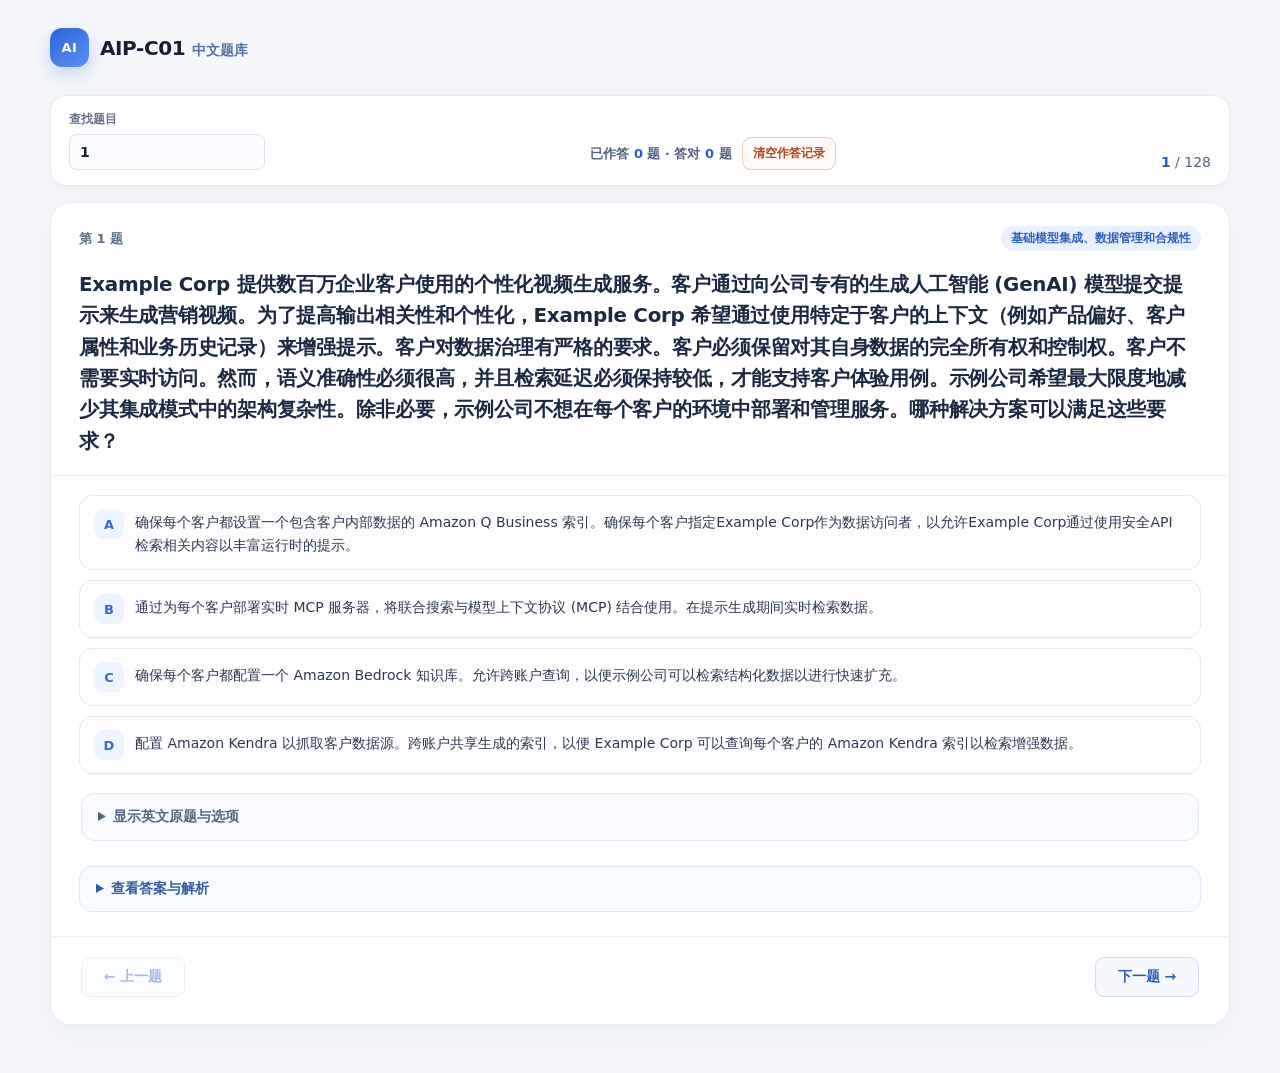
==== index.html @ a0fff018 "new pj" ====
<!doctype html>
<html lang="zh-CN">
  <head>
    <meta charset="UTF-8" />
    <meta name="viewport" content="width=device-width, initial-scale=1.0" />
    <meta name="description" content="AWS AIP-C01 中文题库：逐题浏览中英文题目，不含答案与解析。" />
    <title>AWS AIP-C01 中文题库</title>
    <link rel="stylesheet" href="styles.css" />
  </head>
  <body>
    <main class="shell">
      <header class="site-header">
        <a class="brand" href="?question=1" aria-label="回到第 1 题">
          <span class="brand-mark">AI</span>
          <span>AIP-C01 <em>中文题库</em></span>
        </a>
      </header>

      <section class="toolbar" aria-label="题目导航">
        <label class="search">
          <span>查找题目</span>
          <input id="question-search" type="search" placeholder="输入题号，如 24" inputmode="numeric" />
        </label>
        <div class="answer-record">
          <span>已作答 <strong id="answered-count">0</strong> 题 · 答对 <strong id="correct-count">0</strong> 题</span>
          <button id="clear-answers" class="clear-answers" type="button">清空作答记录</button>
        </div>
        <div class="progress"><span id="current-position">1</span> / <span id="total-count">128</span></div>
      </section>

      <section id="question-view" aria-live="polite"></section>
    </main>

    <script type="module" src="app.js?v=meaningful-explanations-20260801"></script>
  </body>
</html>
---- styles.css ----
:root {
  color: #172033;
  background: #f5f7fb;
  font-family: Inter, "PingFang SC", "Microsoft YaHei", system-ui, sans-serif;
}

* { box-sizing: border-box; }

body { margin: 0; min-width: 320px; }

.shell { width: min(1180px, calc(100% - 48px)); margin: 0 auto; padding: 28px 0 48px; }

.site-header { display: flex; justify-content: space-between; gap: 24px; align-items: center; margin-bottom: 28px; }

.brand { display: inline-flex; align-items: center; gap: 11px; color: #172033; text-decoration: none; font-size: 20px; font-weight: 760; letter-spacing: -0.02em; }
.brand em { color: #5370a5; font-size: 14px; font-style: normal; font-weight: 600; letter-spacing: 0; }
.brand-mark { display: grid; place-items: center; width: 39px; height: 39px; border-radius: 12px; color: #fff; background: linear-gradient(145deg, #2b63d9, #5c8ff7); box-shadow: 0 7px 18px #3167c340; font-size: 13px; letter-spacing: .04em; }
.header-meta { display: grid; justify-items: end; gap: 7px; }
.site-header p { margin: 0; color: #65718a; font-size: 14px; text-align: right; }
.review-link { color: #285cc6; font-size: 13px; font-weight: 700; text-decoration: none; }
.review-link:hover { text-decoration: underline; }

.toolbar { display: flex; align-items: end; justify-content: space-between; gap: 16px; padding: 15px 18px; margin-bottom: 16px; background: #fff; border: 1px solid #e7ebf3; border-radius: 16px; box-shadow: 0 4px 18px #1b31520a; }
.search { display: grid; gap: 6px; color: #66718a; font-size: 12px; font-weight: 650; }
.search input { width: 196px; padding: 9px 10px; color: #172033; border: 1px solid #d9e0ed; border-radius: 8px; background: #fafbfe; font: inherit; font-size: 14px; outline-color: #4c7ce0; }
.progress { color: #52627f; font-size: 14px; font-variant-numeric: tabular-nums; }
.answer-record { display: inline-flex; align-items: center; gap: 10px; color: #52627f; font-size: 13px; font-weight: 650; white-space: nowrap; }
.answer-record strong { color: #285cc6; font-variant-numeric: tabular-nums; }
.clear-answers { min-width: auto; padding: 7px 10px; color: #a84b20; border-color: #f0cab8; background: #fff9f6; font-size: 12px; }
.clear-answers:hover:not(:disabled) { background: #fff0e9; }
.progress span:first-child { color: #285cc6; font-weight: 750; }

.question-card { overflow: hidden; background: #fff; border: 1px solid #e7ebf3; border-radius: 20px; box-shadow: 0 12px 32px #1a304d0c; }
.question-head { padding: 23px 28px 18px; border-bottom: 1px solid #edf0f5; }
.eyebrow { display: flex; align-items: center; justify-content: space-between; gap: 12px; margin-bottom: 18px; color: #60708b; font-size: 13px; font-weight: 650; }
.badge { display: inline-flex; align-items: center; min-height: 25px; padding: 4px 10px; border-radius: 999px; background: #e9f0ff; color: #2d60bd; font-size: 12px; }
.question-head h1 { margin: 0; color: #1b2942; font-size: clamp(17px, 1.55vw, 21px); line-height: 1.58; font-weight: 620; letter-spacing: -.012em; }

.choices { display: grid; gap: 10px; padding: 19px 28px; }
.choice { display: grid; grid-template-columns: 29px 1fr; width: 100%; min-width: 0; gap: 12px; align-items: start; padding: 13px 14px; color: inherit; border: 1px solid #e4e9f2; border-radius: 13px; background: #fdfdfe; text-align: left; font-weight: inherit; }
.choice:hover { background: #f7faff; border-color: #bdd0f4; }
.choice.user-selected { border-color: #5f89df; background: #f0f5ff; box-shadow: inset 0 0 0 1px #d6e3fb; }
.choice.user-selected .choice-label { color: #fff; background: #376ac9; }
.choice.user-correct.user-selected { border-color: #4aaf79; background: #effbf4; box-shadow: inset 0 0 0 1px #c9edd8; }
.choice.user-correct.user-selected .choice-label { background: #278653; }
.choice.user-incorrect.user-selected { border-color: #de7a6d; background: #fff3f1; box-shadow: inset 0 0 0 1px #f6d4cf; }
.choice.user-incorrect.user-selected .choice-label { background: #bd5549; }
.choice-label { display: grid; place-items: center; width: 30px; height: 30px; color: #376ac9; border-radius: 9px; background: #edf3ff; font-size: 13px; font-weight: 800; }
.choice p { margin: 2px 0 0; color: #2d3951; font-size: 14px; line-height: 1.62; }

.answer-feedback { margin: 0 28px 20px; font-size: 13px; font-weight: 650; }
.answer-feedback.correct { color: #278653; }
.answer-feedback.incorrect { color: #bd5549; }
details { margin: 0 30px 25px; border: 1px solid #e2e8f1; border-radius: 13px; background: #fafbfe; }
summary { padding: 14px 16px; color: #526682; cursor: pointer; font-size: 14px; font-weight: 650; user-select: none; }
.english { padding: 1px 17px 18px; color: #5c6780; font-family: Georgia, "Times New Roman", serif; font-size: 15px; line-height: 1.66; }
.english h2 { margin: 14px 0 9px; color: #3f4d68; font-family: Inter, "PingFang SC", sans-serif; font-size: 13px; }
.english p { margin: 0 0 13px; }
.english ul { display: grid; gap: 10px; margin: 0; padding: 0; list-style: none; }

.nav { display: flex; justify-content: space-between; gap: 12px; padding: 20px 30px 27px; border-top: 1px solid #edf0f5; }
button { min-width: 104px; padding: 10px 15px; color: #295dbd; border: 1px solid #cddbf5; border-radius: 9px; background: #f7f9fe; cursor: pointer; font: inherit; font-size: 14px; font-weight: 700; }
button:hover:not(:disabled) { background: #edf3ff; }
button:disabled { opacity: .42; cursor: not-allowed; }

.error { padding: 40px 20px; color: #8b3540; text-align: center; }

@media (max-width: 620px) {
  .shell { width: min(100% - 22px, 1180px); padding-top: 20px; }
  .site-header { align-items: start; flex-direction: column; gap: 10px; margin-bottom: 18px; }
  .site-header p { text-align: left; }
  .header-meta { justify-items: start; }
  .toolbar { align-items: center; flex-wrap: wrap; padding: 13px; }
  .answer-record { order: 3; width: 100%; justify-content: space-between; }
  .search input { width: min(55vw, 190px); }
  .question-head, .choices { padding-left: 18px; padding-right: 18px; }
  details { margin-left: 18px; margin-right: 18px; }
  .answer-feedback { margin-left: 18px; margin-right: 18px; }
  .nav { padding-left: 18px; padding-right: 18px; }
  .question-head h1 { font-size: 17px; }
  .choice p { font-size: 14px; }
}

.result { margin: 0 28px 24px; padding: 15px 16px; border: 1px solid #dce7fb; border-radius: 13px; background: #f7faff; }
.answer-line { display: flex; align-items: center; justify-content: space-between; gap: 12px; color: #50627f; font-size: 14px; font-weight: 650; }
.answer-line strong { display: grid; place-items: center; width: 31px; height: 31px; color: #fff; border-radius: 9px; background: #376ac9; font-size: 15px; }
.confirmation { margin: 11px 0 0; color: #a84b20; font-size: 13px; font-weight: 650; }
.explanation { margin: 12px 0 0; border-color: #dfe7f5; background: #fff; }
.explanation summary { padding: 11px 13px; }
.explanation p { margin: 0; padding: 0 13px 14px; color: #46556d; font-size: 14px; line-height: 1.65; }
@media (max-width: 620px) { .result { margin-left: 18px; margin-right: 18px; } }

.result { padding: 0; overflow: hidden; background: #f7faff; }
.result summary { padding: 13px 16px; color: #335b9f; }
.result-content { padding: 2px 16px 15px; }
.explanation-text { margin: 12px 0 0; color: #46556d; font-size: 14px; line-height: 1.65; }
.review-notice { margin: 12px 0 0; padding: 10px 11px; color: #9a3412; border: 1px solid #fed7aa; border-radius: 9px; background: #fff7ed; font-size: 13px; line-height: 1.55; }
.ambiguity-notice { color: #854d0e; border-color: #fde68a; background: #fefce8; }

.answer-line strong { min-width: 31px; width: auto; padding: 0 9px; }
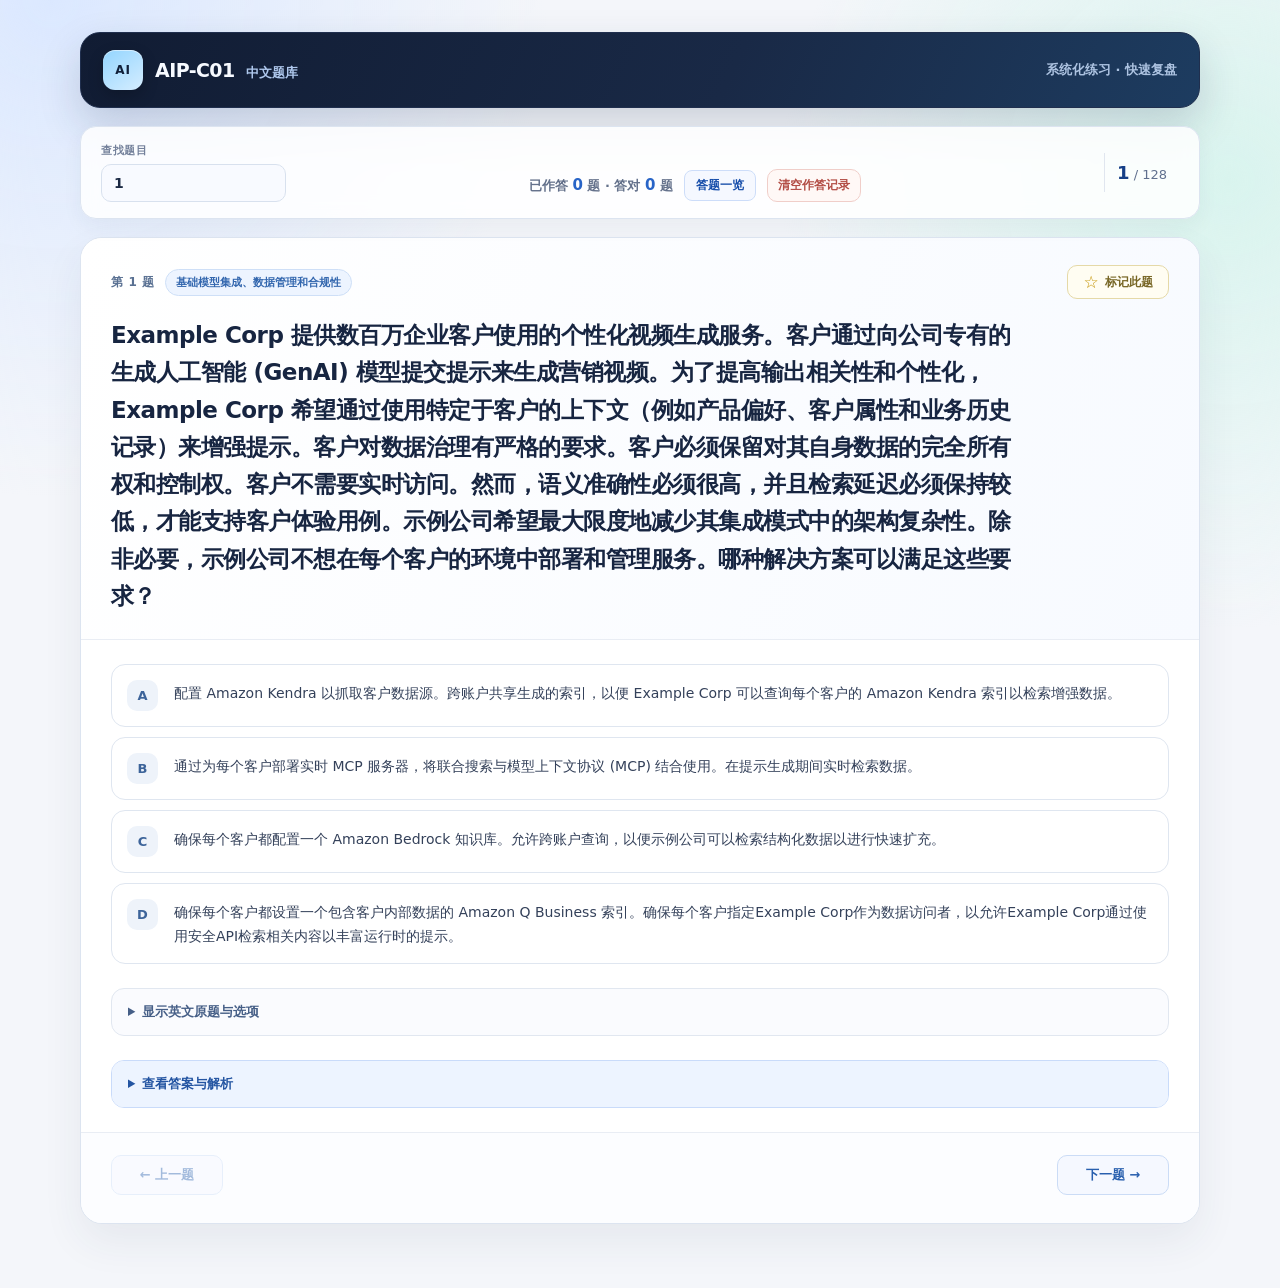
==== commit be013a7b: "add question progress tracking" ====
--- a/index.html
+++ b/index.html
@@ -5,7 +5,7 @@
     <meta name="viewport" content="width=device-width, initial-scale=1.0" />
     <meta name="description" content="AWS AIP-C01 中文题库：逐题浏览中英文题目，不含答案与解析。" />
     <title>AWS AIP-C01 中文题库</title>
-    <link rel="stylesheet" href="styles.css" />
+    <link rel="stylesheet" href="styles.css?v=question-marks-20260804" />
   </head>
   <body>
     <main class="shell">
@@ -14,6 +14,7 @@
           <span class="brand-mark">AI</span>
           <span>AIP-C01 <em>中文题库</em></span>
         </a>
+        <p class="header-tag">系统化练习 · 快速复盘</p>
       </header>
 
       <section class="toolbar" aria-label="题目导航">
@@ -23,6 +24,7 @@
         </label>
         <div class="answer-record">
           <span>已作答 <strong id="answered-count">0</strong> 题 · 答对 <strong id="correct-count">0</strong> 题</span>
+          <a class="overview-link" href="overview.html">答题一览</a>
           <button id="clear-answers" class="clear-answers" type="button">清空作答记录</button>
         </div>
         <div class="progress"><span id="current-position">1</span> / <span id="total-count">128</span></div>
@@ -31,6 +33,6 @@
       <section id="question-view" aria-live="polite"></section>
     </main>
 
-    <script type="module" src="app.js?v=meaningful-explanations-20260801"></script>
+    <script type="module" src="app.js?v=question-marks-20260804"></script>
   </body>
 </html>
--- a/styles.css
+++ b/styles.css
@@ -1,100 +1,198 @@
 :root {
-  color: #172033;
-  background: #f5f7fb;
+  color: #1c2740;
+  background: #eef2f8;
   font-family: Inter, "PingFang SC", "Microsoft YaHei", system-ui, sans-serif;
 }
 
 * { box-sizing: border-box; }
 
-body { margin: 0; min-width: 320px; }
+body {
+  min-width: 320px;
+  margin: 0;
+  background:
+    radial-gradient(circle at 4% 0%, #dbe8ff 0, transparent 31rem),
+    radial-gradient(circle at 96% 14%, #d9f4ee 0, transparent 28rem),
+    #f4f6fa;
+}
 
-.shell { width: min(1180px, calc(100% - 48px)); margin: 0 auto; padding: 28px 0 48px; }
+button, input { font: inherit; }
 
-.site-header { display: flex; justify-content: space-between; gap: 24px; align-items: center; margin-bottom: 28px; }
+.shell { width: min(1120px, calc(100% - 48px)); margin: 0 auto; padding: 32px 0 64px; }
 
-.brand { display: inline-flex; align-items: center; gap: 11px; color: #172033; text-decoration: none; font-size: 20px; font-weight: 760; letter-spacing: -0.02em; }
-.brand em { color: #5370a5; font-size: 14px; font-style: normal; font-weight: 600; letter-spacing: 0; }
-.brand-mark { display: grid; place-items: center; width: 39px; height: 39px; border-radius: 12px; color: #fff; background: linear-gradient(145deg, #2b63d9, #5c8ff7); box-shadow: 0 7px 18px #3167c340; font-size: 13px; letter-spacing: .04em; }
-.header-meta { display: grid; justify-items: end; gap: 7px; }
-.site-header p { margin: 0; color: #65718a; font-size: 14px; text-align: right; }
-.review-link { color: #285cc6; font-size: 13px; font-weight: 700; text-decoration: none; }
-.review-link:hover { text-decoration: underline; }
+.site-header {
+  display: flex;
+  align-items: center;
+  justify-content: space-between;
+  gap: 24px;
+  min-height: 76px;
+  padding: 16px 22px;
+  margin-bottom: 18px;
+  border: 1px solid #202f4e;
+  border-radius: 20px;
+  background: linear-gradient(115deg, #111c33 0%, #192946 58%, #1d3c60 100%);
+  box-shadow: 0 18px 42px #1b2d4c2e;
+}
 
-.toolbar { display: flex; align-items: end; justify-content: space-between; gap: 16px; padding: 15px 18px; margin-bottom: 16px; background: #fff; border: 1px solid #e7ebf3; border-radius: 16px; box-shadow: 0 4px 18px #1b31520a; }
-.search { display: grid; gap: 6px; color: #66718a; font-size: 12px; font-weight: 650; }
-.search input { width: 196px; padding: 9px 10px; color: #172033; border: 1px solid #d9e0ed; border-radius: 8px; background: #fafbfe; font: inherit; font-size: 14px; outline-color: #4c7ce0; }
-.progress { color: #52627f; font-size: 14px; font-variant-numeric: tabular-nums; }
-.answer-record { display: inline-flex; align-items: center; gap: 10px; color: #52627f; font-size: 13px; font-weight: 650; white-space: nowrap; }
-.answer-record strong { color: #285cc6; font-variant-numeric: tabular-nums; }
-.clear-answers { min-width: auto; padding: 7px 10px; color: #a84b20; border-color: #f0cab8; background: #fff9f6; font-size: 12px; }
-.clear-answers:hover:not(:disabled) { background: #fff0e9; }
-.progress span:first-child { color: #285cc6; font-weight: 750; }
+.brand { display: inline-flex; align-items: center; gap: 12px; color: #f7faff; text-decoration: none; font-size: 19px; font-weight: 780; letter-spacing: -.03em; }
+.brand em { margin-left: 5px; color: #afc8ed; font-size: 13px; font-style: normal; font-weight: 650; letter-spacing: 0; }
+.brand-mark { display: grid; place-items: center; width: 40px; height: 40px; color: #11203a; border-radius: 12px; background: linear-gradient(145deg, #93d5ff, #d5edff); box-shadow: inset 0 1px #fff8, 0 6px 16px #0003; font-size: 12px; font-weight: 850; letter-spacing: .08em; }
+.header-tag { margin: 0; color: #adc3e1; font-size: 13px; font-weight: 600; }
 
-.question-card { overflow: hidden; background: #fff; border: 1px solid #e7ebf3; border-radius: 20px; box-shadow: 0 12px 32px #1a304d0c; }
-.question-head { padding: 23px 28px 18px; border-bottom: 1px solid #edf0f5; }
-.eyebrow { display: flex; align-items: center; justify-content: space-between; gap: 12px; margin-bottom: 18px; color: #60708b; font-size: 13px; font-weight: 650; }
-.badge { display: inline-flex; align-items: center; min-height: 25px; padding: 4px 10px; border-radius: 999px; background: #e9f0ff; color: #2d60bd; font-size: 12px; }
-.question-head h1 { margin: 0; color: #1b2942; font-size: clamp(17px, 1.55vw, 21px); line-height: 1.58; font-weight: 620; letter-spacing: -.012em; }
+.toolbar {
+  display: grid;
+  grid-template-columns: auto 1fr auto;
+  align-items: end;
+  gap: 18px;
+  padding: 16px 20px;
+  margin-bottom: 18px;
+  border: 1px solid #dce4f0;
+  border-radius: 16px;
+  background: #ffffffd9;
+  box-shadow: 0 8px 20px #2535500d;
+  backdrop-filter: blur(10px);
+}
 
-.choices { display: grid; gap: 10px; padding: 19px 28px; }
-.choice { display: grid; grid-template-columns: 29px 1fr; width: 100%; min-width: 0; gap: 12px; align-items: start; padding: 13px 14px; color: inherit; border: 1px solid #e4e9f2; border-radius: 13px; background: #fdfdfe; text-align: left; font-weight: inherit; }
-.choice:hover { background: #f7faff; border-color: #bdd0f4; }
-.choice.user-selected { border-color: #5f89df; background: #f0f5ff; box-shadow: inset 0 0 0 1px #d6e3fb; }
-.choice.user-selected .choice-label { color: #fff; background: #376ac9; }
-.choice.user-correct.user-selected { border-color: #4aaf79; background: #effbf4; box-shadow: inset 0 0 0 1px #c9edd8; }
-.choice.user-correct.user-selected .choice-label { background: #278653; }
-.choice.user-incorrect.user-selected { border-color: #de7a6d; background: #fff3f1; box-shadow: inset 0 0 0 1px #f6d4cf; }
-.choice.user-incorrect.user-selected .choice-label { background: #bd5549; }
-.choice-label { display: grid; place-items: center; width: 30px; height: 30px; color: #376ac9; border-radius: 9px; background: #edf3ff; font-size: 13px; font-weight: 800; }
-.choice p { margin: 2px 0 0; color: #2d3951; font-size: 14px; line-height: 1.62; }
+.search { display: grid; gap: 6px; color: #73809a; font-size: 11px; font-weight: 800; letter-spacing: .06em; }
+.search input { width: 185px; padding: 10px 12px; color: #1b2943; border: 1px solid #d8e1ee; border-radius: 10px; background: #f8faff; font-size: 14px; font-weight: 650; outline: none; transition: border-color .16s, box-shadow .16s; }
+.search input:focus { border-color: #4a80e5; box-shadow: 0 0 0 3px #4a80e51f; }
 
-.answer-feedback { margin: 0 28px 20px; font-size: 13px; font-weight: 650; }
-.answer-feedback.correct { color: #278653; }
-.answer-feedback.incorrect { color: #bd5549; }
-details { margin: 0 30px 25px; border: 1px solid #e2e8f1; border-radius: 13px; background: #fafbfe; }
-summary { padding: 14px 16px; color: #526682; cursor: pointer; font-size: 14px; font-weight: 650; user-select: none; }
-.english { padding: 1px 17px 18px; color: #5c6780; font-family: Georgia, "Times New Roman", serif; font-size: 15px; line-height: 1.66; }
-.english h2 { margin: 14px 0 9px; color: #3f4d68; font-family: Inter, "PingFang SC", sans-serif; font-size: 13px; }
+.answer-record { display: inline-flex; align-items: center; justify-self: center; gap: 11px; color: #64718b; font-size: 13px; font-weight: 650; white-space: nowrap; }
+.answer-record strong { color: #2864c7; font-size: 15px; font-variant-numeric: tabular-nums; }
+.overview-link, .overview-back { display: inline-flex; align-items: center; min-height: 31px; padding: 0 11px; color: #174eaa; border: 1px solid #cdddf9; border-radius: 8px; background: #f5f8ff; font-size: 12px; font-weight: 750; text-decoration: none; transition: .16s ease; }
+.overview-link:hover, .overview-back:hover { color: #fff; border-color: #2767cc; background: #2767cc; }
+.clear-answers { min-width: 0; padding: 7px 10px; color: #b34e46; border-color: #f0cec9; background: #fff8f6; font-size: 12px; }
+.clear-answers:hover:not(:disabled) { color: #fff; border-color: #c35d52; background: #c35d52; }
+.progress { align-self: center; padding: 9px 12px; color: #60708e; border-left: 1px solid #e0e6ef; font-size: 13px; font-variant-numeric: tabular-nums; }
+.progress span:first-child { color: #153f87; font-size: 18px; font-weight: 800; }
+
+.question-card { overflow: hidden; border: 1px solid #dce4f0; border-radius: 22px; background: #fff; box-shadow: 0 18px 42px #25355012; }
+.question-head { padding: 27px 30px 24px; border-bottom: 1px solid #e9edf4; background: linear-gradient(110deg, #fff 0%, #f7faff 100%); }
+.eyebrow { display: flex; align-items: center; justify-content: space-between; gap: 12px; margin-bottom: 18px; color: #597092; font-size: 12px; font-weight: 800; letter-spacing: .05em; }
+.question-meta { display: flex; align-items: center; gap: 10px; min-width: 0; }
+.badge { display: inline-flex; align-items: center; min-height: 27px; padding: 5px 10px; color: #3266ae; border: 1px solid #cedff7; border-radius: 999px; background: #edf4ff; font-size: 11px; letter-spacing: 0; }
+.mark-question { display: inline-flex; align-items: center; justify-content: center; min-width: 102px; min-height: 34px; gap: 6px; padding: 6px 11px; color: #776625; border-color: #e5d9a7; background: #fffdf2; font-size: 12px; letter-spacing: 0; }
+.mark-question:hover:not(:disabled), .mark-question.is-marked { color: #745b00; border-color: #e1bd3f; background: #fff4bb; box-shadow: 0 5px 12px #b4901f20; }
+.mark-question.is-marked:hover:not(:disabled) { color: #66510a; border-color: #d3af36; background: #ffed99; }
+.mark-icon { color: #c49300; font-size: 17px; line-height: 1; }
+.question-head h1 { max-width: 920px; margin: 0; color: #172541; font-size: clamp(18px, 1.8vw, 23px); font-weight: 680; line-height: 1.62; letter-spacing: -.022em; }
+
+.choices { display: grid; gap: 10px; padding: 24px 30px; }
+.choice { display: grid; grid-template-columns: 33px 1fr; width: 100%; min-width: 0; gap: 14px; align-items: start; padding: 15px; color: inherit; border: 1px solid #dfe6f0; border-radius: 14px; background: #fff; text-align: left; font-weight: inherit; transition: transform .14s ease, border-color .14s ease, box-shadow .14s ease, background .14s ease; }
+.choice:hover { border-color: #9bb9ed; background: #f9fbff; box-shadow: 0 5px 13px #2e538b0c; transform: translateY(-1px); }
+.choice-label { display: grid; place-items: center; width: 31px; height: 31px; color: #3d649a; border-radius: 10px; background: #eef3fa; font-size: 13px; font-weight: 850; }
+.choice p { margin: 2px 0 0; color: #34415a; font-size: 14px; line-height: 1.68; }
+.choice.user-selected { border-color: #4f83df; background: #f2f6ff; box-shadow: inset 0 0 0 1px #d4e2fb; }
+.choice.user-selected .choice-label { color: #fff; background: #3470d0; }
+.choice.user-correct.user-selected { border-color: #5aba84; background: #f0fbf5; box-shadow: inset 0 0 0 1px #ccefd9; }
+.choice.user-correct.user-selected .choice-label { background: #278858; }
+.choice.user-incorrect.user-selected { border-color: #e28b81; background: #fff4f2; box-shadow: inset 0 0 0 1px #f5d5d0; }
+.choice.user-incorrect.user-selected .choice-label { background: #c05c52; }
+
+.answer-feedback { margin: -5px 30px 22px; font-size: 13px; font-weight: 750; }
+.answer-feedback.correct { color: #257c4f; }
+.answer-feedback.incorrect { color: #b74e47; }
+
+details { margin: 0 30px 24px; border: 1px solid #e1e7f0; border-radius: 13px; background: #fafbfe; }
+summary { padding: 14px 16px; color: #465f87; cursor: pointer; font-size: 13px; font-weight: 750; user-select: none; }
+details[open] summary { border-bottom: 1px solid #e7ebf2; }
+.english { padding: 3px 17px 19px; color: #56647b; font-family: Georgia, "Times New Roman", serif; font-size: 15px; line-height: 1.7; }
+.english h2 { margin: 14px 0 9px; color: #3f567b; font-family: Inter, "PingFang SC", sans-serif; font-size: 12px; }
 .english p { margin: 0 0 13px; }
 .english ul { display: grid; gap: 10px; margin: 0; padding: 0; list-style: none; }
 
-.nav { display: flex; justify-content: space-between; gap: 12px; padding: 20px 30px 27px; border-top: 1px solid #edf0f5; }
-button { min-width: 104px; padding: 10px 15px; color: #295dbd; border: 1px solid #cddbf5; border-radius: 9px; background: #f7f9fe; cursor: pointer; font: inherit; font-size: 14px; font-weight: 700; }
-button:hover:not(:disabled) { background: #edf3ff; }
+.result { overflow: hidden; padding: 0; border-color: #c9dbfa; background: #f6f9ff; }
+.result summary { color: #2455a2; background: #edf4ff; }
+.result-content { padding: 15px 16px 17px; }
+.answer-line { display: flex; align-items: center; justify-content: space-between; gap: 12px; color: #58709a; font-size: 13px; font-weight: 750; }
+.answer-line strong { display: grid; min-width: 33px; height: 33px; padding: 0 9px; place-items: center; color: #fff; border-radius: 10px; background: linear-gradient(145deg, #3678dd, #2456af); box-shadow: 0 4px 9px #295ebd2b; font-size: 14px; }
+.explanation-text { margin: 14px 0 0; color: #425574; font-size: 14px; line-height: 1.75; }
+.review-notice { margin: 14px 0 0; padding: 11px 12px; color: #985128; border: 1px solid #f5d29c; border-radius: 10px; background: #fff8eb; font-size: 13px; line-height: 1.6; }
+.ambiguity-notice { color: #855d0d; border-color: #f2df9d; background: #fffdf1; }
+
+.nav { display: flex; justify-content: space-between; gap: 12px; padding: 22px 30px 28px; border-top: 1px solid #e9edf4; background: #fcfdff; }
+button { min-width: 112px; padding: 10px 15px; color: #285fae; border: 1px solid #cbdcf6; border-radius: 10px; background: #f5f8ff; cursor: pointer; font-size: 13px; font-weight: 780; transition: .16s ease; }
+button:hover:not(:disabled) { color: #fff; border-color: #2866c5; background: #2866c5; box-shadow: 0 6px 12px #2866c528; transform: translateY(-1px); }
 button:disabled { opacity: .42; cursor: not-allowed; }
+.error { padding: 40px 20px; color: #a43d45; text-align: center; }
 
-.error { padding: 40px 20px; color: #8b3540; text-align: center; }
+/* 答题一览 */
+.overview-heading { display: flex; align-items: end; justify-content: space-between; gap: 24px; padding: 31px 30px; margin-bottom: 16px; border: 1px solid #dce4f0; border-radius: 22px; background: linear-gradient(120deg, #ffffff 0%, #eef5ff 100%); box-shadow: 0 15px 35px #2535500c; }
+.section-kicker { margin: 0 0 9px; color: #3471ce; font-size: 11px; font-weight: 850; letter-spacing: .12em; }
+.overview-heading h1 { margin: 0; color: #172541; font-size: 27px; letter-spacing: -.035em; }
+.overview-heading p:not(.section-kicker) { margin: 9px 0 0; color: #667692; font-size: 14px; }
+.overview-total { display: grid; min-width: 94px; gap: 4px; justify-items: end; color: #65738c; font-size: 12px; font-weight: 700; }
+.overview-total strong { color: #1d5cb7; font-size: 38px; line-height: 1; font-variant-numeric: tabular-nums; }
+.status-summary { display: grid; grid-template-columns: repeat(4, 1fr); gap: 14px; margin-bottom: 16px; }
+.status-stat { position: relative; display: grid; gap: 9px; overflow: hidden; padding: 19px 21px; border: 1px solid #dde5ef; border-radius: 16px; background: #fff; box-shadow: 0 7px 17px #2535500b; }
+.status-stat::after { position: absolute; top: 0; right: 0; width: 48px; height: 4px; content: ""; border-radius: 0 16px 0 9px; background: currentColor; }
+.status-stat span { color: #697791; font-size: 12px; font-weight: 750; }
+.status-stat strong { font-size: 29px; line-height: 1; font-variant-numeric: tabular-nums; }
+.status-stat.marked { color: #b18400; }
+.status-stat.pending { color: #687894; }
+.status-stat.correct { color: #278858; }
+.status-stat.incorrect { color: #c05c52; }
+.overview-lists { display: grid; gap: 15px; }
+.status-list { padding: 21px; border: 1px solid #dde5ef; border-radius: 18px; background: #fff; box-shadow: 0 8px 21px #2535500b; }
+.status-list header { display: flex; align-items: center; justify-content: space-between; gap: 14px; padding-bottom: 15px; margin-bottom: 16px; border-bottom: 1px solid #edf0f5; }
+.status-list h2 { margin: 0; color: #263653; font-size: 17px; }
+.status-list header p { margin: 4px 0 0; color: #77849a; font-size: 12px; }
+.status-list header > strong { padding: 5px 10px; border-radius: 999px; font-size: 12px; font-variant-numeric: tabular-nums; }
+.status-list.marked { border-color: #eadca8; background: linear-gradient(115deg, #fffef8, #fffdf1); }
+.status-list.marked header > strong { color: #806500; background: #fff2b6; }
+.status-list.pending header > strong { color: #586984; background: #edf1f6; }
+.status-list.correct header > strong { color: #217c4e; background: #e9f8ef; }
+.status-list.incorrect header > strong { color: #ad4b43; background: #fff0ee; }
+.question-status-grid { display: flex; flex-wrap: wrap; gap: 9px; }
+.question-status { position: relative; display: grid; place-items: center; width: 41px; height: 37px; border: 1px solid; border-radius: 10px; font-size: 13px; font-weight: 800; text-decoration: none; font-variant-numeric: tabular-nums; transition: .15s ease; }
+.question-status.marked { color: #806500; border-color: #e5cf72; background: #fff8d9; }
+.question-status.pending { color: #5c6d89; border-color: #dce3ed; background: #f8fafc; }
+.question-status.correct { color: #237c4e; border-color: #bfe6cf; background: #effbf4; }
+.question-status.incorrect { color: #ac4d45; border-color: #f0c4bf; background: #fff4f2; }
+.question-status:hover { color: #fff; box-shadow: 0 5px 11px #1c314826; transform: translateY(-2px); }
+.question-status.marked:hover { border-color: #a77f00; background: #a77f00; }
+.question-status.pending:hover { border-color: #5c6d89; background: #5c6d89; }
+.question-status.correct:hover { border-color: #237c4e; background: #237c4e; }
+.question-status.incorrect:hover { border-color: #ac4d45; background: #ac4d45; }
+.status-mark { position: absolute; top: -6px; right: -5px; display: grid; place-items: center; width: 15px; height: 15px; color: #8a6900; border: 1px solid #e2c451; border-radius: 999px; background: #fff2a9; box-shadow: 0 2px 5px #846b1533; font-size: 9px; line-height: 1; }
+.question-status.marked .status-mark { display: none; }
+.empty-status { margin: 0; color: #8c97a9; font-size: 14px; }
 
-@media (max-width: 620px) {
-  .shell { width: min(100% - 22px, 1180px); padding-top: 20px; }
-  .site-header { align-items: start; flex-direction: column; gap: 10px; margin-bottom: 18px; }
-  .site-header p { text-align: left; }
-  .header-meta { justify-items: start; }
-  .toolbar { align-items: center; flex-wrap: wrap; padding: 13px; }
-  .answer-record { order: 3; width: 100%; justify-content: space-between; }
-  .search input { width: min(55vw, 190px); }
-  .question-head, .choices { padding-left: 18px; padding-right: 18px; }
-  details { margin-left: 18px; margin-right: 18px; }
-  .answer-feedback { margin-left: 18px; margin-right: 18px; }
-  .nav { padding-left: 18px; padding-right: 18px; }
-  .question-head h1 { font-size: 17px; }
-  .choice p { font-size: 14px; }
+@media (max-width: 760px) {
+  .shell { width: min(100% - 24px, 1120px); padding-top: 18px; }
+  .site-header { min-height: 66px; padding: 13px 16px; margin-bottom: 14px; border-radius: 16px; }
+  .header-tag { display: none; }
+  .toolbar { grid-template-columns: 1fr auto; gap: 13px; padding: 14px; }
+  .answer-record { grid-column: 1 / -1; justify-self: stretch; justify-content: space-between; padding-top: 12px; border-top: 1px solid #e7ebf2; }
+  .progress { border-left: 0; padding-right: 0; }
+  .question-head { padding: 23px 19px 20px; }
+  .choices { padding: 19px; }
+  .answer-feedback { margin: -2px 19px 19px; }
+  details { margin-right: 19px; margin-left: 19px; }
+  .nav { padding: 18px 19px 21px; }
+  .overview-heading { padding: 24px 20px; }
+  .status-summary { grid-template-columns: repeat(2, 1fr); gap: 9px; }
+  .status-stat { padding: 15px; }
+  .status-stat strong { font-size: 25px; }
+  .status-list { padding: 17px; }
 }
 
-.result { margin: 0 28px 24px; padding: 15px 16px; border: 1px solid #dce7fb; border-radius: 13px; background: #f7faff; }
-.answer-line { display: flex; align-items: center; justify-content: space-between; gap: 12px; color: #50627f; font-size: 14px; font-weight: 650; }
-.answer-line strong { display: grid; place-items: center; width: 31px; height: 31px; color: #fff; border-radius: 9px; background: #376ac9; font-size: 15px; }
-.confirmation { margin: 11px 0 0; color: #a84b20; font-size: 13px; font-weight: 650; }
-.explanation { margin: 12px 0 0; border-color: #dfe7f5; background: #fff; }
-.explanation summary { padding: 11px 13px; }
-.explanation p { margin: 0; padding: 0 13px 14px; color: #46556d; font-size: 14px; line-height: 1.65; }
-@media (max-width: 620px) { .result { margin-left: 18px; margin-right: 18px; } }
-
-.result { padding: 0; overflow: hidden; background: #f7faff; }
-.result summary { padding: 13px 16px; color: #335b9f; }
-.result-content { padding: 2px 16px 15px; }
-.explanation-text { margin: 12px 0 0; color: #46556d; font-size: 14px; line-height: 1.65; }
-.review-notice { margin: 12px 0 0; padding: 10px 11px; color: #9a3412; border: 1px solid #fed7aa; border-radius: 9px; background: #fff7ed; font-size: 13px; line-height: 1.55; }
-.ambiguity-notice { color: #854d0e; border-color: #fde68a; background: #fefce8; }
-
-.answer-line strong { min-width: 31px; width: auto; padding: 0 9px; }
+@media (max-width: 480px) {
+  .brand { font-size: 17px; }
+  .brand-mark { width: 36px; height: 36px; }
+  .search input { width: min(59vw, 185px); }
+  .answer-record { gap: 8px; font-size: 12px; }
+  .clear-answers { padding: 6px 7px; }
+  .overview-link { padding: 0 8px; }
+  .question-head h1 { font-size: 17px; }
+  .eyebrow { align-items: flex-start; }
+  .question-meta { align-items: flex-start; flex-direction: column; gap: 6px; }
+  .mark-question { min-width: 87px; padding-right: 8px; padding-left: 8px; }
+  .choice { grid-template-columns: 30px 1fr; gap: 11px; padding: 13px; }
+  .choice p { font-size: 13px; }
+  .overview-heading { align-items: start; }
+  .overview-total strong { font-size: 31px; }
+  .status-stat { padding: 13px; }
+  .status-stat span { font-size: 11px; }
+  .status-stat strong { font-size: 22px; }
+  .question-status { width: 36px; height: 34px; }
+}
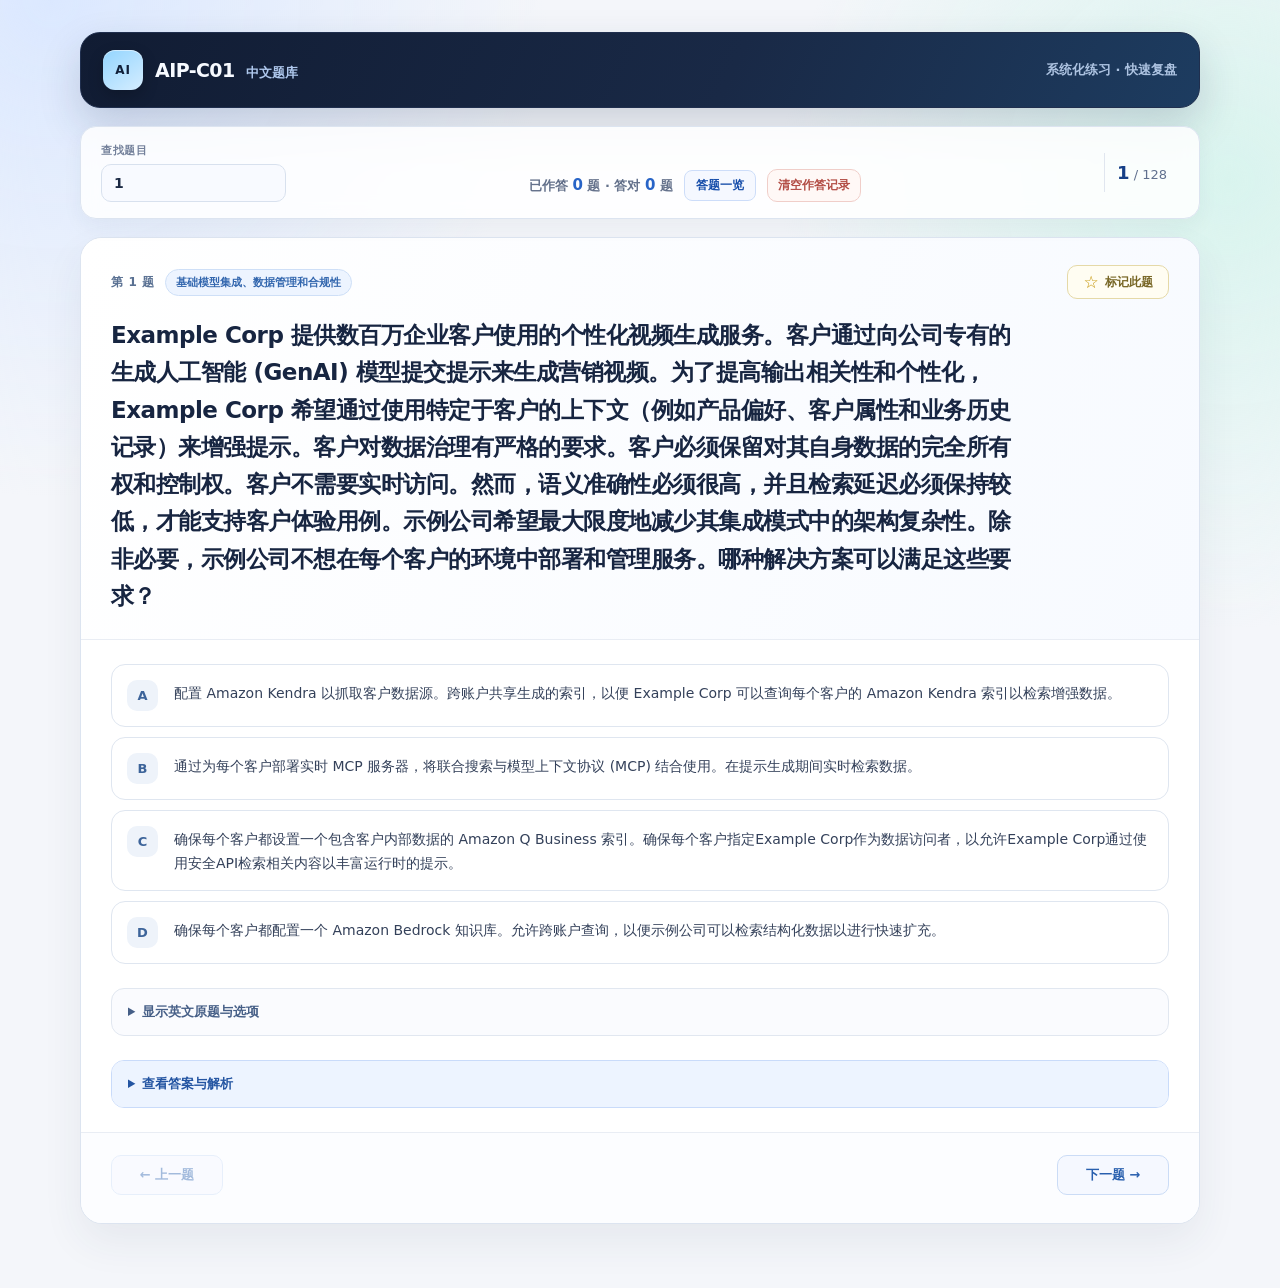
==== commit e73754a6: "refactor: modularize study site scripts" ====
--- a/index.html
+++ b/index.html
@@ -33,6 +33,6 @@
       <section id="question-view" aria-live="polite"></section>
     </main>
 
-    <script type="module" src="app.js?v=question-marks-20260804"></script>
+    <script type="module" src="app.js?v=architecture-20260805"></script>
   </body>
 </html>
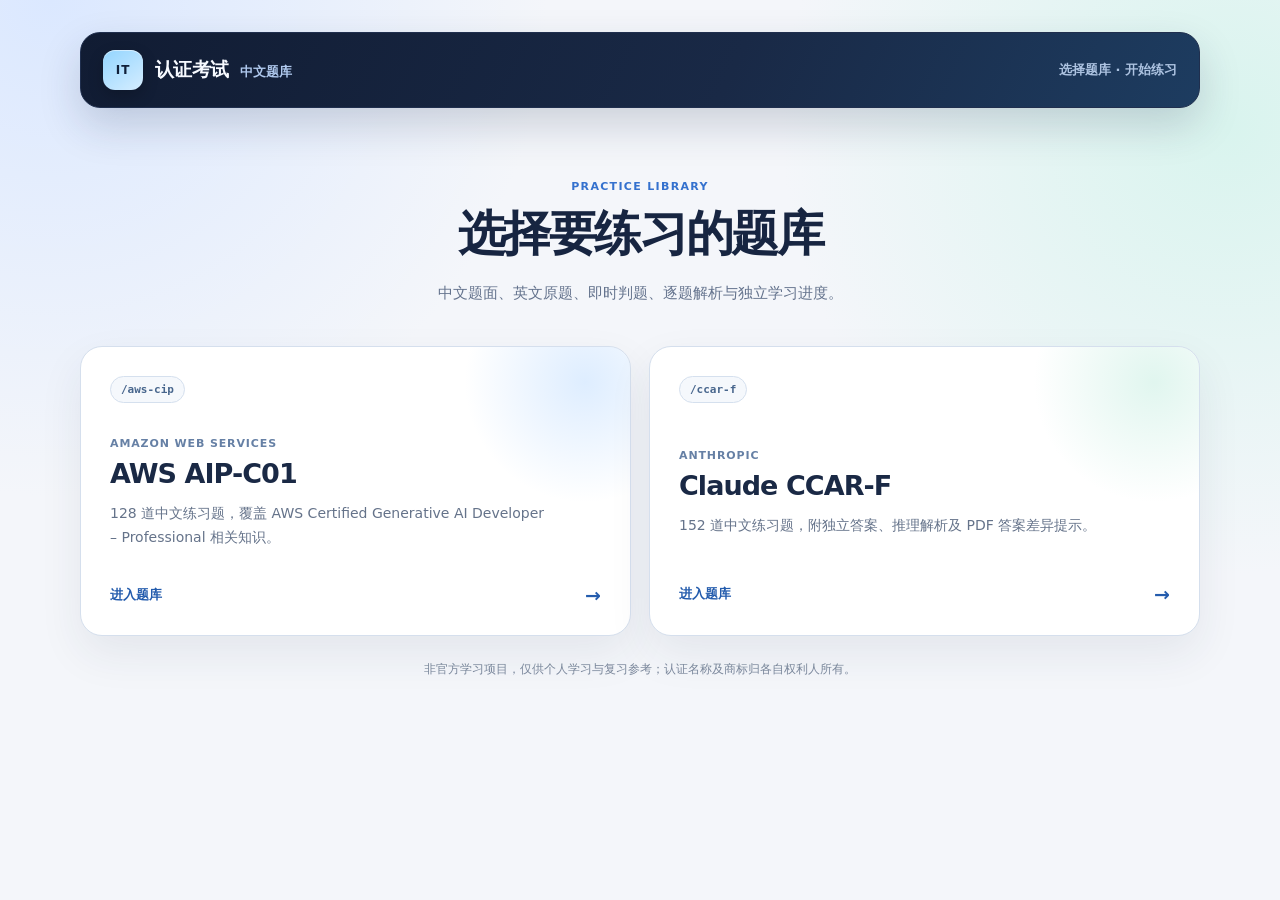
==== commit 1c4ef6be: "Add Claude CCAR-F practice library" ====
--- a/index.html
+++ b/index.html
@@ -3,36 +3,55 @@
   <head>
     <meta charset="UTF-8" />
     <meta name="viewport" content="width=device-width, initial-scale=1.0" />
-    <meta name="description" content="AWS AIP-C01 中文题库：逐题浏览中英文题目，不含答案与解析。" />
-    <title>AWS AIP-C01 中文题库</title>
-    <link rel="stylesheet" href="styles.css?v=question-marks-20260804" />
+    <meta name="description" content="中文认证考试练习题库：选择 AWS AIP-C01 或 Claude CCAR-F 开始练习。" />
+    <title>中文认证考试题库</title>
+    <link rel="stylesheet" href="styles.css?v=dual-exams-20260810" />
   </head>
   <body>
-    <main class="shell">
+    <main class="shell catalog-shell">
       <header class="site-header">
-        <a class="brand" href="?question=1" aria-label="回到第 1 题">
-          <span class="brand-mark">AI</span>
-          <span>AIP-C01 <em>中文题库</em></span>
+        <a class="brand" href="./" aria-label="题库首页">
+          <span class="brand-mark">IT</span>
+          <span>认证考试 <em>中文题库</em></span>
         </a>
-        <p class="header-tag">系统化练习 · 快速复盘</p>
+        <p class="header-tag">选择题库 · 开始练习</p>
       </header>
 
-      <section class="toolbar" aria-label="题目导航">
-        <label class="search">
-          <span>查找题目</span>
-          <input id="question-search" type="search" placeholder="输入题号，如 24" inputmode="numeric" />
-        </label>
-        <div class="answer-record">
-          <span>已作答 <strong id="answered-count">0</strong> 题 · 答对 <strong id="correct-count">0</strong> 题</span>
-          <a class="overview-link" href="overview.html">答题一览</a>
-          <button id="clear-answers" class="clear-answers" type="button">清空作答记录</button>
-        </div>
-        <div class="progress"><span id="current-position">1</span> / <span id="total-count">128</span></div>
+      <section class="catalog-hero" aria-labelledby="catalog-title">
+        <p class="section-kicker">PRACTICE LIBRARY</p>
+        <h1 id="catalog-title">选择要练习的题库</h1>
+        <p>中文题面、英文原题、即时判题、逐题解析与独立学习进度。</p>
       </section>
 
-      <section id="question-view" aria-live="polite"></section>
+      <section class="catalog-grid" aria-label="可用题库">
+        <a class="catalog-card aws" href="aws-cip/">
+          <span class="catalog-route">/aws-cip</span>
+          <div>
+            <p class="catalog-provider">Amazon Web Services</p>
+            <h2>AWS AIP-C01</h2>
+            <p>128 道中文练习题，覆盖 AWS Certified Generative AI Developer – Professional 相关知识。</p>
+          </div>
+          <span class="catalog-enter">进入题库 <span aria-hidden="true">→</span></span>
+        </a>
+
+        <a class="catalog-card ccar" href="ccar-f/">
+          <span class="catalog-route">/ccar-f</span>
+          <div>
+            <p class="catalog-provider">Anthropic</p>
+            <h2>Claude CCAR-F</h2>
+            <p>152 道中文练习题，附独立答案、推理解析及 PDF 答案差异提示。</p>
+          </div>
+          <span class="catalog-enter">进入题库 <span aria-hidden="true">→</span></span>
+        </a>
+      </section>
+
+      <p class="catalog-note">非官方学习项目，仅供个人学习与复习参考；认证名称及商标归各自权利人所有。</p>
     </main>
 
-    <script type="module" src="app.js?v=architecture-20260805"></script>
+    <script>
+      if (new URLSearchParams(location.search).has('question')) {
+        location.replace(`aws-cip/${location.search}`);
+      }
+    </script>
   </body>
 </html>
--- a/styles.css
+++ b/styles.css
@@ -37,6 +37,11 @@
 .brand em { margin-left: 5px; color: #afc8ed; font-size: 13px; font-style: normal; font-weight: 650; letter-spacing: 0; }
 .brand-mark { display: grid; place-items: center; width: 40px; height: 40px; color: #11203a; border-radius: 12px; background: linear-gradient(145deg, #93d5ff, #d5edff); box-shadow: inset 0 1px #fff8, 0 6px 16px #0003; font-size: 12px; font-weight: 850; letter-spacing: .08em; }
 .header-tag { margin: 0; color: #adc3e1; font-size: 13px; font-weight: 600; }
+.header-actions { display: flex; align-items: center; gap: 12px; }
+.exam-switcher { display: inline-flex; align-items: center; gap: 4px; padding: 4px; border: 1px solid #ffffff21; border-radius: 11px; background: #09142752; }
+.exam-switcher a { display: inline-flex; min-height: 28px; align-items: center; padding: 0 9px; color: #aebfda; border-radius: 7px; font-size: 11px; font-weight: 780; text-decoration: none; transition: .16s ease; }
+.exam-switcher a:hover { color: #fff; background: #ffffff14; }
+.exam-switcher a.is-current { color: #152846; background: #d8ebff; box-shadow: 0 3px 9px #0002; }
 
 .toolbar {
   display: grid;
@@ -157,10 +162,32 @@
 .question-status.marked .status-mark { display: none; }
 .empty-status { margin: 0; color: #8c97a9; font-size: 14px; }
 
+/* 题库入口 */
+.catalog-shell { min-height: 100vh; }
+.catalog-hero { padding: 54px 8px 39px; text-align: center; }
+.catalog-hero h1 { margin: 0; color: #172541; font-size: clamp(30px, 5vw, 48px); letter-spacing: -.05em; }
+.catalog-hero > p:last-child { max-width: 640px; margin: 15px auto 0; color: #64738d; font-size: 15px; line-height: 1.7; }
+.catalog-grid { display: grid; grid-template-columns: repeat(2, minmax(0, 1fr)); gap: 18px; }
+.catalog-card { position: relative; display: grid; min-height: 290px; align-content: space-between; gap: 30px; overflow: hidden; padding: 29px; color: inherit; border: 1px solid #d5dfed; border-radius: 22px; background: #fff; box-shadow: 0 18px 44px #25355014; text-decoration: none; transition: border-color .18s ease, box-shadow .18s ease, transform .18s ease; }
+.catalog-card::before { position: absolute; top: -90px; right: -80px; width: 250px; height: 250px; content: ""; border-radius: 50%; opacity: .46; }
+.catalog-card.aws::before { background: radial-gradient(circle, #b7d8ff, transparent 68%); }
+.catalog-card.ccar::before { background: radial-gradient(circle, #bdebdc, transparent 68%); }
+.catalog-card:hover { border-color: #9bb9e9; box-shadow: 0 24px 55px #20395920; transform: translateY(-3px); }
+.catalog-route { position: relative; justify-self: start; padding: 6px 10px; color: #48668d; border: 1px solid #d5e0ee; border-radius: 999px; background: #f5f8fc; font-family: ui-monospace, SFMono-Regular, Menlo, monospace; font-size: 11px; font-weight: 750; }
+.catalog-provider { margin: 0 0 8px; color: #6680a5; font-size: 11px; font-weight: 850; letter-spacing: .08em; text-transform: uppercase; }
+.catalog-card h2 { margin: 0; color: #1a2945; font-size: 27px; letter-spacing: -.035em; }
+.catalog-card div > p:last-child { max-width: 440px; margin: 13px 0 0; color: #65738a; font-size: 14px; line-height: 1.7; }
+.catalog-enter { display: flex; align-items: center; justify-content: space-between; color: #245cad; font-size: 13px; font-weight: 800; }
+.catalog-enter span { font-size: 19px; transition: transform .18s ease; }
+.catalog-card:hover .catalog-enter span { transform: translateX(4px); }
+.catalog-note { margin: 24px 0 0; color: #7c899d; font-size: 12px; line-height: 1.65; text-align: center; }
+
 @media (max-width: 760px) {
   .shell { width: min(100% - 24px, 1120px); padding-top: 18px; }
   .site-header { min-height: 66px; padding: 13px 16px; margin-bottom: 14px; border-radius: 16px; }
   .header-tag { display: none; }
+  .header-actions { gap: 7px; }
+  .exam-switcher a { padding: 0 7px; }
   .toolbar { grid-template-columns: 1fr auto; gap: 13px; padding: 14px; }
   .answer-record { grid-column: 1 / -1; justify-self: stretch; justify-content: space-between; padding-top: 12px; border-top: 1px solid #e7ebf2; }
   .progress { border-left: 0; padding-right: 0; }
@@ -174,11 +201,18 @@
   .status-stat { padding: 15px; }
   .status-stat strong { font-size: 25px; }
   .status-list { padding: 17px; }
+  .catalog-hero { padding: 42px 6px 31px; }
+  .catalog-grid { grid-template-columns: 1fr; }
+  .catalog-card { min-height: 245px; padding: 24px; }
 }
 
 @media (max-width: 480px) {
   .brand { font-size: 17px; }
   .brand-mark { width: 36px; height: 36px; }
+  .site-header { flex-wrap: wrap; }
+  .header-actions { width: 100%; justify-content: space-between; }
+  .exam-switcher { margin-left: auto; }
+  .header-actions .exam-switcher { margin-left: 0; }
   .search input { width: min(59vw, 185px); }
   .answer-record { gap: 8px; font-size: 12px; }
   .clear-answers { padding: 6px 7px; }
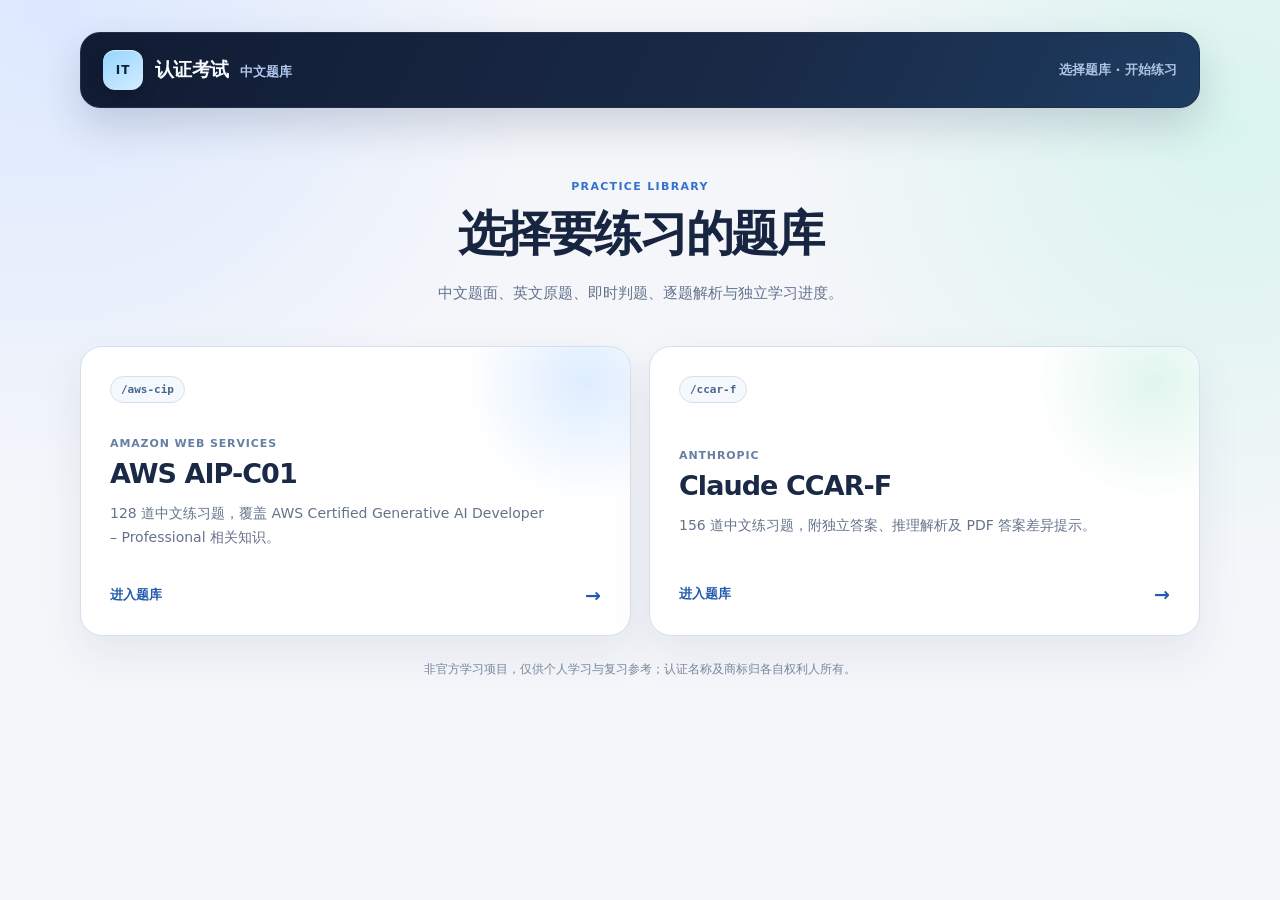
==== commit 95a6d90c: "Add four CCAR-F practice questions" ====
--- a/index.html
+++ b/index.html
@@ -39,7 +39,7 @@
           <div>
             <p class="catalog-provider">Anthropic</p>
             <h2>Claude CCAR-F</h2>
-            <p>152 道中文练习题，附独立答案、推理解析及 PDF 答案差异提示。</p>
+            <p>156 道中文练习题，附独立答案、推理解析及 PDF 答案差异提示。</p>
           </div>
           <span class="catalog-enter">进入题库 <span aria-hidden="true">→</span></span>
         </a>
--- a/styles.css
+++ b/styles.css
@@ -100,10 +100,11 @@
 details { margin: 0 30px 24px; border: 1px solid #e1e7f0; border-radius: 13px; background: #fafbfe; }
 summary { padding: 14px 16px; color: #465f87; cursor: pointer; font-size: 13px; font-weight: 750; user-select: none; }
 details[open] summary { border-bottom: 1px solid #e7ebf2; }
-.english { padding: 3px 17px 19px; color: #56647b; font-family: Georgia, "Times New Roman", serif; font-size: 15px; line-height: 1.7; }
-.english h2 { margin: 14px 0 9px; color: #3f567b; font-family: Inter, "PingFang SC", sans-serif; font-size: 12px; }
-.english p { margin: 0 0 13px; }
-.english ul { display: grid; gap: 10px; margin: 0; padding: 0; list-style: none; }
+.translation { padding: 3px 17px 19px; color: #56647b; font-size: 15px; line-height: 1.7; }
+.translation:lang(en) { font-family: Georgia, "Times New Roman", serif; }
+.translation h2 { margin: 14px 0 9px; color: #3f567b; font-family: Inter, "PingFang SC", sans-serif; font-size: 12px; }
+.translation p { margin: 0 0 13px; }
+.translation ul { display: grid; gap: 10px; margin: 0; padding: 0; list-style: none; }
 
 .result { overflow: hidden; padding: 0; border-color: #c9dbfa; background: #f6f9ff; }
 .result summary { color: #2455a2; background: #edf4ff; }
